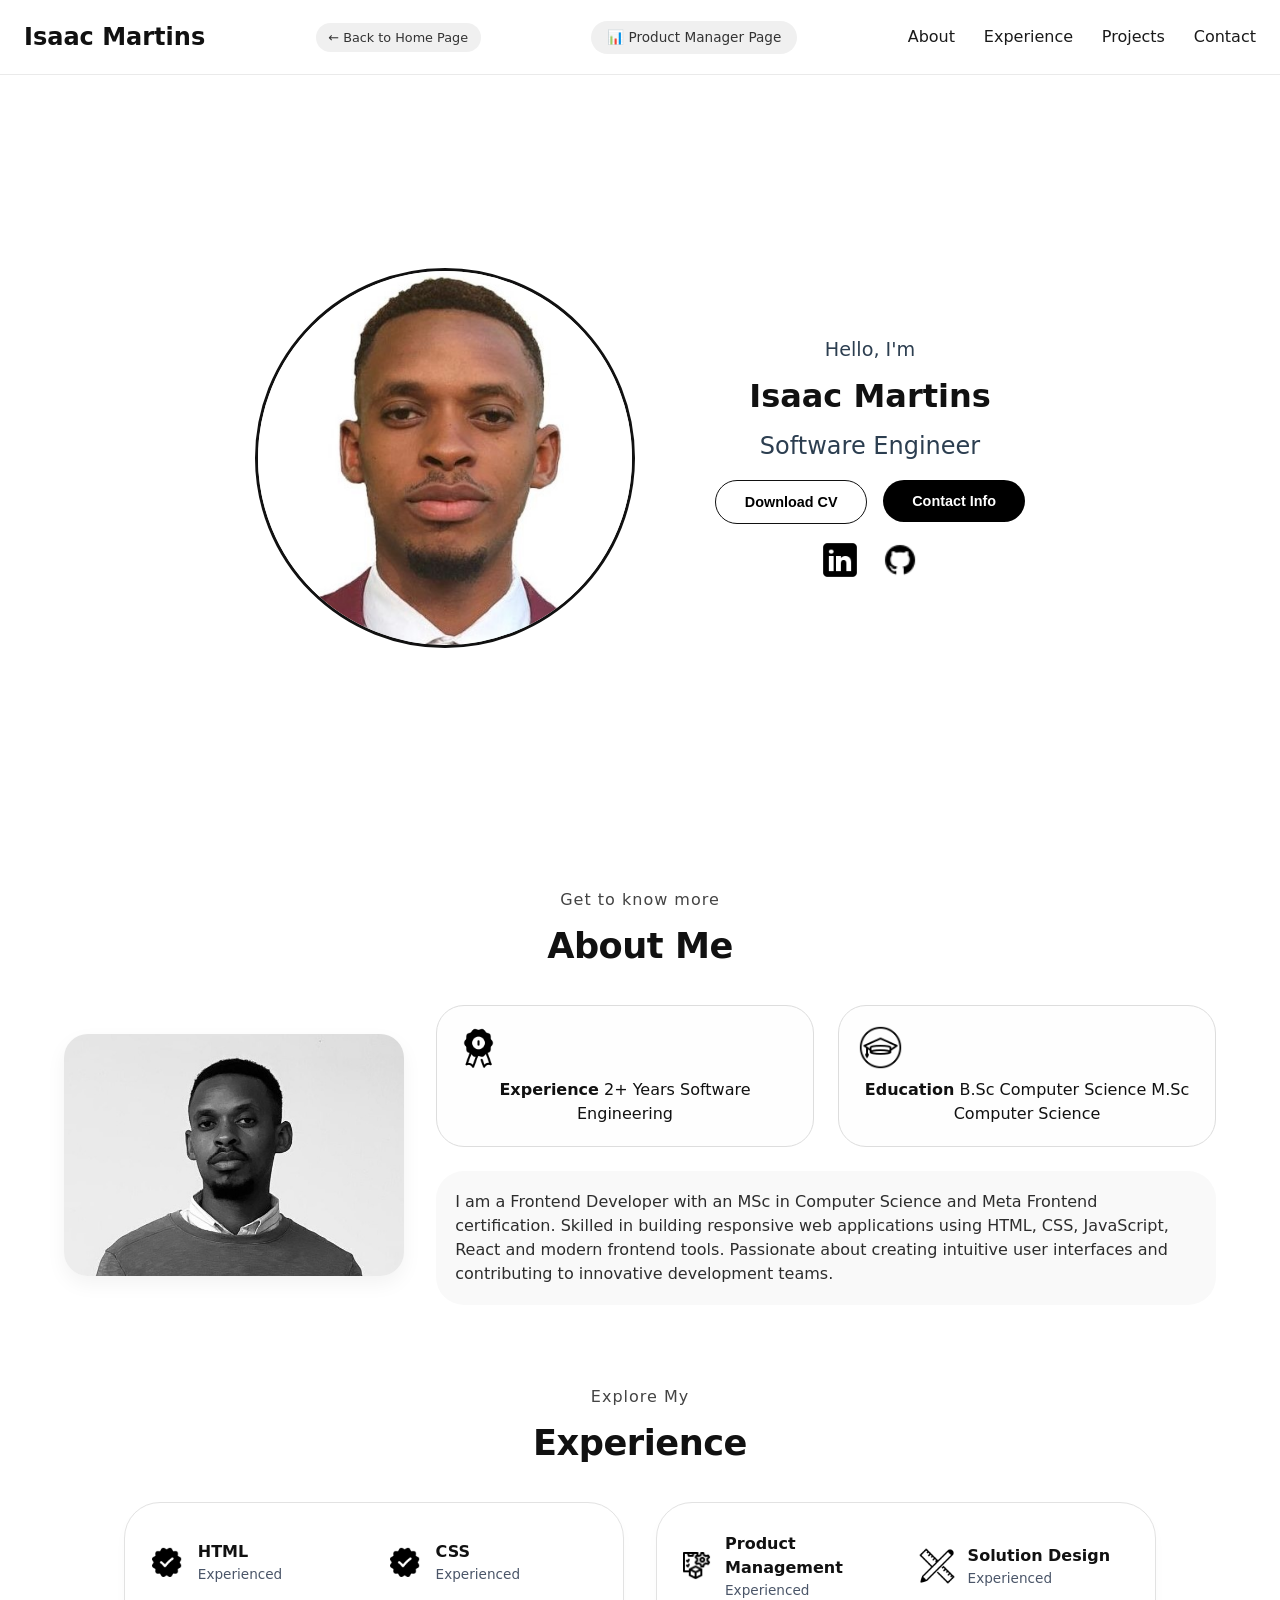
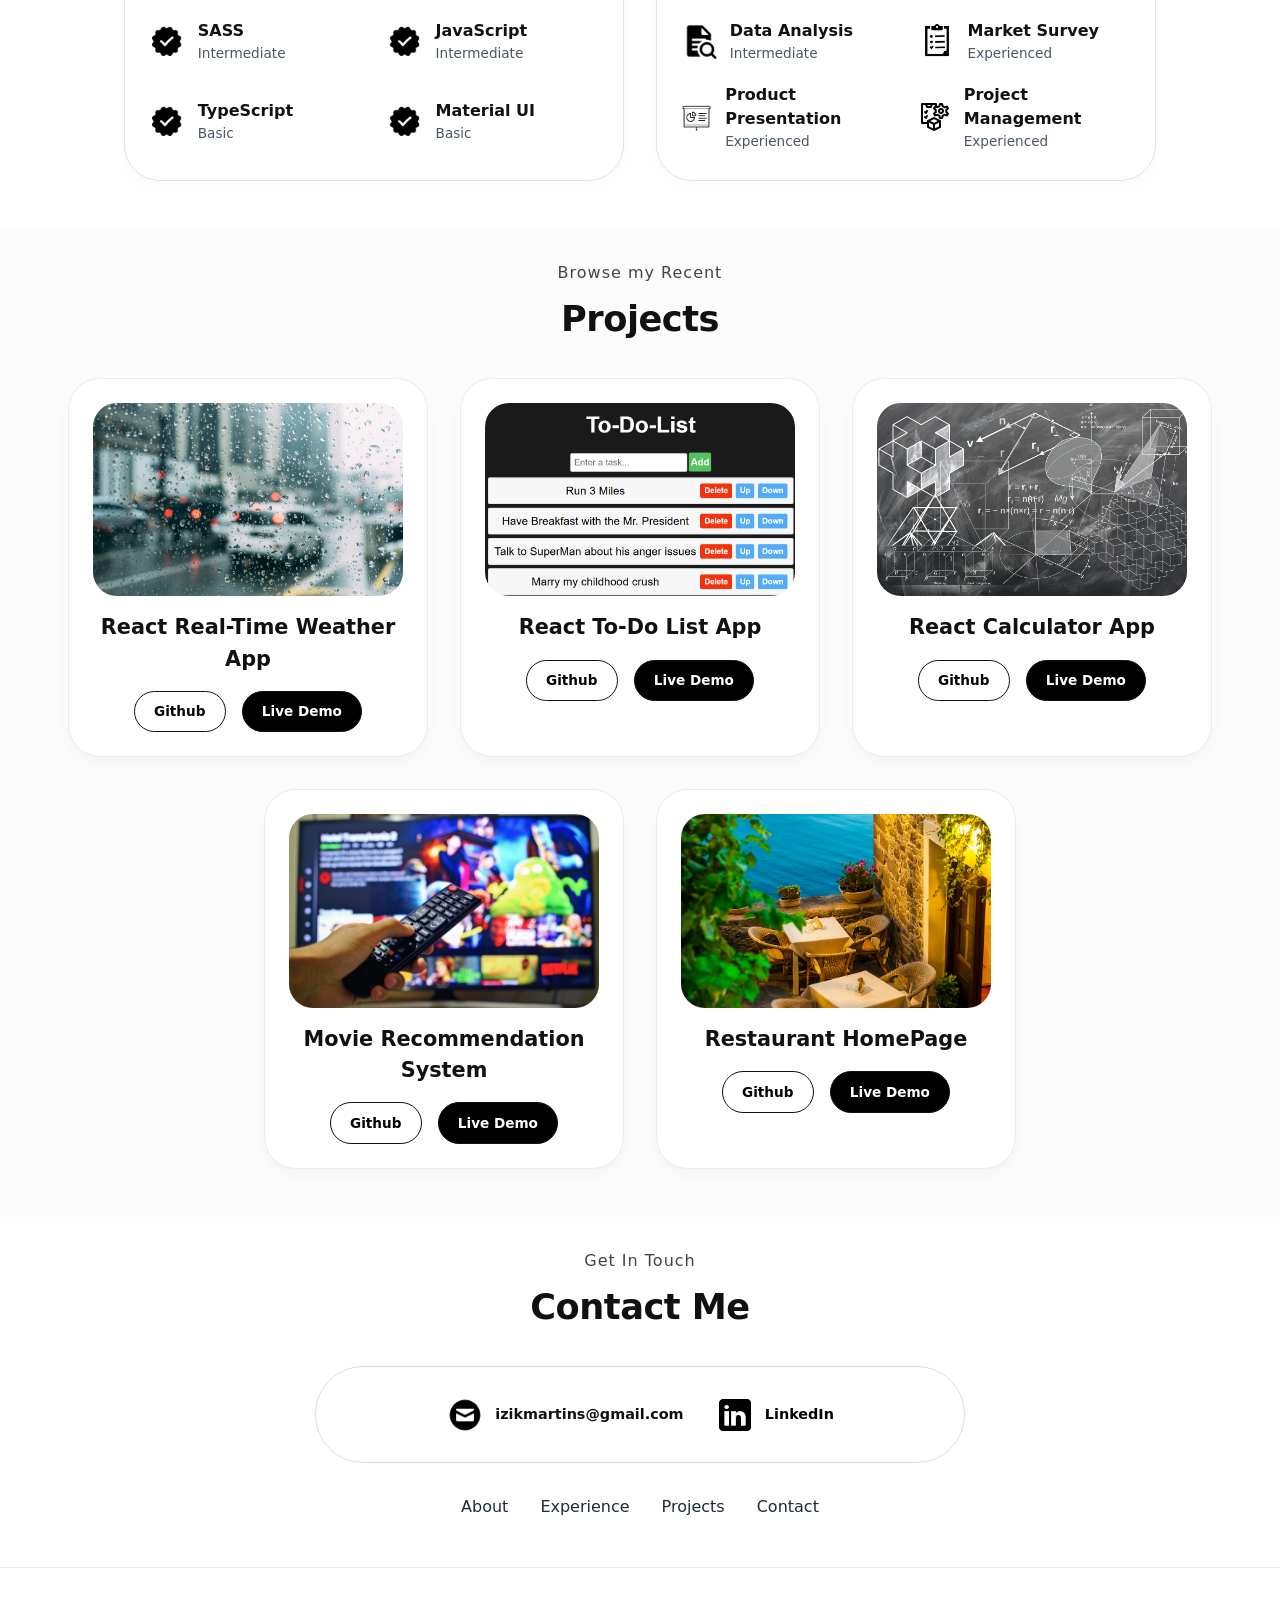
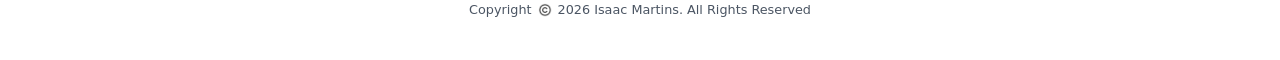
==== dev-portfolio.html @ a0c47660 "improved portfolio site" ====
<!DOCTYPE html>
<html lang="en">
<head>
  <meta charset="UTF-8">
  <meta name="viewport" content="width=device-width, initial-scale=1.0, viewport-fit=cover">
  <link rel="stylesheet" href="styles.css"/>
  <title>Isaac Martins | Software Engineer</title>
 
</head>
<body>
  <header>
    <p>Isaac Martins</p>
    
   <a href="index.html" class="role-link" style="text-decoration: none; background: #f0f0f0; padding: 0.3rem 0.8rem; border-radius: 40px; font-size: 0.8rem;">← Back to Home Page</a>
    <div class="role-badge">
      <a href="pm-portfolio.html" class="role-link">📊 Product Manager Page</a>
      
    </div>
   
    <nav>
      <ul>
        <li><a href="#about">About</a></li>
        <li><a href="#experience">Experience</a></li>
        <li><a href="#projects">Projects</a></li>
        <li><a href="#contact">Contact</a></li>
      </ul>
    </nav>
  </header>

  <main>
   
    <section class="fsection">
      <article>
        <img class="profile-pic" src="assets/profile-pic.jpg" alt="Isaac Martins profile">
      </article>
      <article>
        <div class="intro">
          <p class="intro-p1">Hello, I'm</p>
          <p class="intro-p2"><b>Isaac Martins</b></p>
          <p class="intro-p3">Software Engineer</p>
        </div>
        <div class="doc">
          <a href="assets/Martins Isaac (Dev) - CV.pdf" download >
            <button class="download-btn">Download CV</button>
          </a>
          <a href="#contact" >
            <button class="contact-btn">Contact Info</button>
          </a>
        </div>
        <div class="contact-icons">
          <a href="https://linkedin.com/in/isaac-m-b29242b6" target="_blank"aria-label="LinkedIn"><img src="assets/linkedin2.png" alt="LinkedIn"></a>
          <a href="https://github.com/izikmartins" target="_blank" aria-label="GitHub"><img src="assets/github.png" alt="GitHub"></a>
        </div>
      </article>
    </section>

    <!-- About Section -->
    <section id="about">
      <div class="get-to">
        <p class="headers-p">Get to know more</p>
        <h1 class="headers-h1">About Me</h1>
      </div>
      <div class="about-details">
        <article>
          <img class="about-pic" src="assets/portrait-pic.jpeg" alt="Isaac portrait">
        </article>
        <div class="content-col">
          <article class="about-desc">
            <div class="exper">
              <img src="assets/achievement.png" alt="achievement">
              <strong>Experience</strong>
              <span>2+ Years</span>
              <span>Software Engineering</span>
            </div>
            <div class="edu">
              <img src="assets/education.png" alt="education">
              <strong>Education</strong>
              <span>B.Sc Computer Science</span>
              <span>M.Sc Computer Science</span>
            </div>
          </article>
          <article class="about-text">
            I am a Frontend Developer with an MSc in Computer Science and Meta Frontend certification. Skilled in building 
            responsive web applications using HTML, CSS, JavaScript, React and modern frontend tools. Passionate 
            about creating intuitive user interfaces and contributing to innovative development teams.
          </article>
        </div>
      </div>
    </section>

    <!-- Experience Section -->
    <section id="experience">
      <div class="explore">
        <p class="headers-p">Explore My</p>
        <h1 class="headers-h1">Experience</h1>
      </div>
      <div class="articles-div">
        <article class="whole-exper">
          <div class="inner-exper"><div class="test-1"><img src="assets/check.png" alt="check"></div><div class="test-2"><p class="p-test1"><b>HTML</b></p><p class="p-test2">Experienced</p></div></div>
          <div class="inner-exper"><div class="test-1"><img src="assets/check.png" alt="check"></div><div class="test-2"><p class="p-test1"><b>CSS</b></p><p class="p-test2">Experienced</p></div></div>
          <div class="inner-exper"><div class="test-1"><img src="assets/check.png" alt="intermediate"></div><div class="test-2"><p class="p-test1"><b>SASS</b></p><p class="p-test2">Intermediate</p></div></div>
          <div class="inner-exper"><div class="test-1"><img src="assets/check.png" alt="intermediate"></div><div class="test-2"><p class="p-test1"><b>JavaScript</b></p><p class="p-test2">Intermediate</p></div></div>
          <div class="inner-exper"><div class="test-1"><img src="assets/check.png" alt="basic"></div><div class="test-2"><p class="p-test1"><b>TypeScript</b></p><p class="p-test2">Basic</p></div></div>
          <div class="inner-exper"><div class="test-1"><img src="assets/check.png" alt="basic"></div><div class="test-2"><p class="p-test1"><b>Material UI</b></p><p class="p-test2">Basic</p></div></div>
        </article>

        <article class="whole-exper2">
          <div class="inner-exper"><div class="test-1"><img src="assets/product-management.png" alt="check"></div><div class="test-2"><p class="p-test1"><b>Product Management</b></p><p class="p-test2">Experienced</p></div></div>
          <div class="inner-exper"><div class="test-1"><img src="assets/solution-design.png" alt="check"></div><div class="test-2"><p class="p-test1"><b>Solution Design</b></p><p class="p-test2">Experienced</p></div></div>
          <div class="inner-exper"><div class="test-1"><img src="assets/analysis.gif" alt="intermediate"></div><div class="test-2"><p class="p-test1"><b>Data Analysis</b></p><p class="p-test2">Intermediate</p></div></div>
          <div class="inner-exper"><div class="test-1"><img src="assets/market-survey.gif" alt="check"></div><div class="test-2"><p class="p-test1"><b>Market Survey</b></p><p class="p-test2">Experienced</p></div></div>
          <div class="inner-exper"><div class="test-1"><img src="assets/product-presentation.png" alt="check"></div><div class="test-2"><p class="p-test1"><b>Product Presentation</b></p><p class="p-test2">Experienced</p></div></div>
          <div class="inner-exper"><div class="test-1"><img src="assets/product-management.png" alt="check"></div><div class="test-2"><p class="p-test1"><b>Project Management</b></p><p class="p-test2">Experienced</p></div></div>
        </article>
      </div>
    </section>

    <!-- Projects Section -->
    <section id="projects">
      <div class="explore">
        <p class="headers-p">Browse my Recent</p>
        <h1 class="headers-h1">Projects</h1>
      </div>
      <div class="projects-div">
         <article class="project1">
          <img src="assets/weather-app.jpg" class="proj-img" alt="weather project">
          <p class="proj-p"><b> React Real-Time Weather App</b></p>
          <div class="proj-btn">
            <a href="https://github.com/izikmartins/Real-time-React-Weather-App" target="_blank" class="git-btn">Github</a>
            <a href="https://leafy-lamington-d801c9.netlify.app/" target="_blank" class="live-btn">Live Demo</a>
          </div>
        </article>
        <article class="project1">
          <img src="assets/To-do-list.png" class="proj-img" alt="react to-do list">
          <p class="proj-p"><b>React To-Do List App</b></p>
          <div class="proj-btn">
            <a href="https://github.com/izikmartins/React-To-Do-List-Project" target="_blank" class="git-btn">Github</a>
            <a href="https://unique-taiyaki-09422f.netlify.app/" target="_blank" class="live-btn">Live Demo</a>
          </div>
        </article>
        <article class="project1">
          <img src="assets/calculate-pic.jpg" class="proj-img" alt="react calculator">
          <p class="proj-p"><b>React Calculator App</b></p>
          <div class="proj-btn">
            <a href="https://github.com/izikmartins/React-Calculator-Project" target="_blank" class="git-btn">Github</a>
            <a href="https://idyllic-melomakarona-ef9c0c.netlify.app/" target="_blank" class="live-btn">Live Demo</a>
          </div>
        </article>
        <article class="project1">
          <img src="assets/movie-pic.jpg" class="proj-img" alt="movie project">
          <p class="proj-p"><b>Movie Recommendation System</b></p>
          <div class="proj-btn">
            <a href="https://github.com/izikmartins" target="_blank" class="git-btn">Github</a>
            <a href="#" target="_blank" class="live-btn">Live Demo</a>
          </div>
        </article>
        <article class="project1">
          <img src="assets/restaurant-pic.jpg" class="proj-img" alt="restaurant homepage">
          <p class="proj-p"><b>Restaurant HomePage</b></p>
          <div class="proj-btn">
            <a href="https://github.com/izikmartins/Restaurant-HomePage" target="_blank" class="git-btn">Github</a>
            <a href="#" target="_blank" class="live-btn">Live Demo</a>
          </div>
        </article>
        
      </div>
    </section>

    <!-- Contact & Footer -->
    <section id="contact">
      <div class="explore">
        <p class="headers-p">Get In Touch</p>
        <h1 class="headers-h1">Contact Me</h1>
      </div>
      <div class="contact-div">
       <div class="mail">
          <img src="assets/mail2.png" class="contact-mail-img" alt="email">
          <p class="contact-p"><b>izikmartins@gmail.com</b></p>
        </div>
        <div class="linkedin">
           
          <a href="https://linkedin.com/in/isaac-m-b29242b6" target="_blank"aria-label="LinkedIn"><img src="assets/linkedin2.png" class="contact-link-img" alt="linkedin"></a>
         <a href="https://linkedin.com/in/isaac-m-b29242b6" target="_blank"aria-label="LinkedIn" style="text-decoration: none; color:black"> <p class="contact-p"><b>LinkedIn</b></p></a>
        </div>
      </div>
      <div class="footLinks">
        <ul>
          <li><a href="#about">About</a></li>
          <li><a href="#experience">Experience</a></li>
          <li><a href="#projects">Projects</a></li>
          <li><a href="#contact">Contact</a></li>
        </ul>
      </div>
    </section>
  </main>

  <footer>
    <p>Copyright <img src="assets/copyright.png" alt="copyright"> 2026 Isaac Martins. All Rights Reserved</p>
  </footer>
</body>
</html>
---- styles.css ----
* {
  margin: 0;
  padding: 0;
  box-sizing: border-box;
}

body {
  font-family: system-ui, 'Segoe UI', 'Poppins', -apple-system, BlinkMacSystemFont, 'Roboto', sans-serif;
  background-color: #ffffff;
  color: #111;
  line-height: 1.5;
  scroll-behavior: smooth;
}

/* ============================================
   TYPOGRAPHY & UTILITIES
   ============================================ */
.headers-p {
  font-size: 1rem;
  letter-spacing: 1px;
  color: #444;
  margin-bottom: 0.5rem;
  font-weight: 500;
  text-align: center;
}

.headers-h1 {
  font-size: 2.2rem;
  margin-top: 0;
  margin-bottom: 2rem;
  font-weight: 700;
  letter-spacing: -0.5px;
  text-align: center;
}

.section-container {
  padding: 3rem 1.5rem;
  max-width: 1200px;
  margin: 0 auto;
}

/* ============================================
   HEADER & NAVIGATION (All pages)
   ============================================ */
header {
  display: flex;
  flex-wrap: wrap;
  justify-content: space-between;
  align-items: center;
  padding: 1.2rem 1.5rem;
  background: white;
  border-bottom: 1px solid #eaeaea;
  gap: 1rem;
}

header p {
  font-size: 1.5rem;
  font-weight: 600;
  margin: 0;
}

/* Hub/home button (back to landing) */
.hub-btn {
  text-decoration: none;
  background: #f0f0f0;
  padding: 0.4rem 1rem;
  border-radius: 40px;
  font-size: 0.8rem;
  font-weight: 500;
  color: #333;
  transition: 0.2s;
}

.hub-btn:hover {
  background: #ddd;
}

/* Role badge for switching between dev/pm */
.role-badge {
  display: flex;
  gap: 0.8rem;
  align-items: center;
  flex-wrap: wrap;
}

.role-link {
  text-decoration: none;
  padding: 0.4rem 1rem;
  border-radius: 40px;
  font-size: 0.85rem;
  font-weight: 500;
  transition: all 0.2s;
}

.role-link.active {
  background: black;
  color: white;
}

.role-link:not(.active) {
  background: #f0f0f0;
  color: #333;
}

.role-link:not(.active):hover {
  background: #ddd;
}

nav ul {
  list-style-type: none;
  padding: 0;
  margin: 0;
  display: flex;
  flex-wrap: wrap;
  gap: 1.8rem;
}

nav ul li a {
  text-decoration: none;
  color: #1a1a1a;
  font-weight: 500;
  font-size: 1rem;
  transition: color 0.2s;
}

nav ul li a:hover {
  text-decoration: underline;
  color: #000;
}

/* ============================================
   main SECTION (Shared styles)
   ============================================ */
.fsection {
  display: flex;
  flex-wrap: wrap;
  justify-content: center;
  align-items: center;
  gap: 3rem;
  min-height: 85vh;
  padding: 2rem 1.5rem;
  max-width: 1280px;
  margin: 0 auto;
}

.profile-pic {
  width: 280px;
  max-width: 75vw;
  border-radius: 50%;
  border: 3px solid #111;
  object-fit: cover;
  aspect-ratio: 1 / 1;
}

.intro {
  text-align: center;
}

.intro-p1 {
  font-size: 1.2rem;
  color: #2c3e50;
}

.intro-p2 {
  font-size: 2rem;
  font-weight: 700;
  margin: 0.5rem 0;
}

.intro-p3 {
  font-size: 1.5rem;
  color: #2c3e50;
  margin-bottom: 1rem;
}

.pm-tagline {
  background: #f0f7ff;
  padding: 0.5rem 1rem;
  border-radius: 40px;
  font-size: 0.9rem;
  display: inline-block;
  margin-top: 0.5rem;
}

.doc {
  display: flex;
  flex-wrap: wrap;
  justify-content: center;
  gap: 1rem;
  margin: 1rem 0;
}

.download-btn, .contact-btn {
  background-color: white;
  color: black;
  border: 1px solid #111;
  border-radius: 40px;
  padding: 0.8rem 1.8rem;
  font-weight: 600;
  font-size: 0.9rem;
  cursor: pointer;
  transition: all 0.25s ease;
  text-decoration: none;
  display: inline-block;
}

.contact-btn {
  background-color: black;
  color: white;
  border: none;
}

.download-btn:hover {
  background-color: black;
  color: white;
  transform: scale(1.02);
}

.contact-btn:hover {
  background-color: white;
  color: black;
  border: 1px solid black;
  transform: scale(1.02);
}

.contact-icons {
  display: flex;
  justify-content: center;
  gap: 1.2rem;
  margin-top: 1rem;
}

.contact-icons img {
  width: 40px;
  transition: transform 0.2s;
}

.contact-icons img:hover {
  transform: scale(1.08);
}

/* ============================================
   ABOUT SECTION (Dev portfolio)
   ============================================ */
#about {
  padding: 3rem 1.5rem;
  max-width: 1200px;
  margin: 0 auto;
}

.about-details {
  display: flex;
  flex-wrap: wrap;
  align-items: center;
  justify-content: center;
  gap: 2rem;
  margin-top: 1rem;
}

.about-pic {
  width: 280px;
  max-width: 80vw;
  height: auto;
  border-radius: 24px;
  object-fit: cover;
  box-shadow: 0 8px 20px rgba(0,0,0,0.05);
}

.content-col {
  flex: 1;
  min-width: 260px;
}

.about-desc {
  display: flex;
  flex-wrap: wrap;
  gap: 1.5rem;
  margin-bottom: 1.5rem;
  justify-content: flex-start;
}

.exper, .edu {
  border: 1px solid #ddd;
  border-radius: 28px;
  padding: 1.2rem;
  text-align: center;
  background: #fefefe;
  flex: 1;
  min-width: 160px;
  transition: 0.2s;
}

.exper img, .edu img {
  width: 45px;
  margin-bottom: 0.5rem;
}

.about-text {
  font-size: 1rem;
  line-height: 1.5;
  color: #2d2d2d;
  background: #f9f9f9;
  padding: 1.2rem;
  border-radius: 28px;
}

/* ============================================
   EXPERIENCE SECTION (Dev portfolio)
   ============================================ */
#experience {
  padding: 2rem 1.5rem 3rem;
  max-width: 1280px;
  margin: 0 auto;
}

.explore {
  text-align: center;
}

.articles-div {
  display: flex;
  flex-wrap: wrap;
  justify-content: center;
  gap: 2rem;
  margin-top: 2rem;
}

.whole-exper, .whole-exper2 {
  background: white;
  border: 1px solid #e2e2e2;
  border-radius: 36px;
  padding: 1.8rem 1.5rem;
  width: 100%;
  max-width: 500px;
  display: flex;
  flex-wrap: wrap;
  justify-content: space-between;
  gap: 1.2rem;
  box-shadow: 0 6px 14px rgba(0,0,0,0.02);
}

.inner-exper {
  display: flex;
  align-items: center;
  gap: 0.8rem;
  width: calc(50% - 0.8rem);
  min-width: 160px;
}

.test-1 img {
  width: 36px;
}

.p-test1 {
  font-weight: 700;
  font-size: 1rem;
}

.p-test2 {
  font-size: 0.85rem;
  color: #4a5568;
}

/* ============================================
   PROJECTS SECTION (Dev portfolio)
   ============================================ */
#projects {
  padding: 2rem 1.5rem 3rem;
  background: #fcfcfc;
}

.projects-div {
  display: flex;
  flex-wrap: wrap;
  justify-content: center;
  gap: 2rem;
  max-width: 1300px;
  margin: 0 auto;
}

.project1 {
  background: white;
  border-radius: 32px;
  border: 1px solid #ebebeb;
  padding: 1.5rem;
  width: 100%;
  max-width: 360px;
  transition: all 0.25s;
  text-align: center;
  box-shadow: 0 8px 18px rgba(0,0,0,0.03);
}

.project1:hover {
  transform: translateY(-6px);
  box-shadow: 0 20px 30px -12px rgba(0,0,0,0.1);
}

.proj-img {
  width: 100%;
  height: auto;
  aspect-ratio: 16 / 10;
  object-fit: cover;
  border-radius: 24px;
  margin-bottom: 1rem;
}

.proj-p {
  font-size: 1.3rem;
  margin: 0.75rem 0 1rem;
}

.proj-btn {
  display: flex;
  flex-wrap: wrap;
  justify-content: center;
  gap: 1rem;
}

.git-btn, .live-btn {
  border-radius: 40px;
  padding: 0.6rem 1.2rem;
  font-weight: 600;
  text-decoration: none;
  font-size: 0.85rem;
  transition: all 0.2s;
  display: inline-block;
  border: 1px solid #111;
  cursor: pointer;
}

.git-btn {
  background: white;
  color: black;
}

.live-btn {
  background: black;
  color: white;
}

.git-btn:hover {
  background: black;
  color: white;
}

.live-btn:hover {
  background: white;
  color: black;
}

/* ============================================
   PM-SPECIFIC STYLES (Product Manager portfolio)
   ============================================ */
.pm-skills-grid {
  display: flex;
  flex-wrap: wrap;
  gap: 1.5rem;
  justify-content: center;
  margin-top: 1rem;
}

.skill-card {
  background: #f8fafc;
  border-radius: 24px;
  padding: 1.5rem;
  text-align: center;
  flex: 1;
  min-width: 150px;
  border: 1px solid #e2e8f0;
  transition: transform 0.2s;
}

.skill-card:hover {
  transform: translateY(-4px);
}

.skill-card img {
  width: 48px;
  margin: 0 auto 0.8rem;
}

.skill-card h3 {
  font-size: 1.1rem;
  margin-bottom: 0.5rem;
}

.skill-card p {
  font-size: 0.85rem;
  color: #4a5568;
}

.metrics-grid {
  display: flex;
  flex-wrap: wrap;
  gap: 2rem;
  justify-content: center;
  margin: 2rem 0;
}

.metric-item {
  text-align: center;
  background: linear-gradient(135deg, #f5f7fa 0%, #fff 100%);
  padding: 2rem;
  border-radius: 32px;
  min-width: 180px;
  border: 1px solid #eef2f6;
}

.metric-number {
  font-size: 2.5rem;
  font-weight: 800;
  color: #1a1a1a;
}

.metric-label {
  font-size: 0.9rem;
  color: #4a5568;
  margin-top: 0.5rem;
}

.project-card {
  background: white;
  border-radius: 32px;
  border: 1px solid #ebebeb;
  padding: 1.5rem;
  width: 100%;
  max-width: 380px;
  transition: all 0.25s;
}

.project-card:hover {
  transform: translateY(-6px);
  box-shadow: 0 20px 30px -12px rgba(0,0,0,0.1);
}

.proj-icon {
  width: 60px;
  margin-bottom: 1rem;
}

.proj-title {
  font-size: 1.3rem;
  font-weight: 700;
  margin-bottom: 0.5rem;
}

.proj-role {
  font-size: 0.8rem;
  color: #2c6e9e;
  font-weight: 600;
  margin-bottom: 0.8rem;
  text-transform: uppercase;
}

.proj-desc {
  font-size: 0.9rem;
  color: #4a5568;
  margin-bottom: 1rem;
}

.proj-impact {
  font-size: 0.85rem;
  background: #e6f7e6;
  padding: 0.3rem 0.8rem;
  border-radius: 20px;
  display: inline-block;
}

.roadmap {
  display: flex;
  flex-wrap: wrap;
  justify-content: center;
  gap: 1rem;
  margin-top: 2rem;
}

.roadmap-step {
  flex: 1;
  min-width: 150px;
  text-align: center;
  padding: 1rem;
  border-left: 3px solid #1a1a1a;
}

.step-number {
  font-size: 1.8rem;
  font-weight: 800;
  color: #ccc;
}

.testimonial {
  background: #faf9f6;
  border-radius: 28px;
  padding: 2rem;
  text-align: center;
  max-width: 700px;
  margin: 2rem auto;
}

/* ============================================
   PRESENTATIONS GALLERY (PM Portfolio)
   ============================================ */
.presentation-section {
  background: #fefefe;
}

.gallery-grid {
  display: grid;
  grid-template-columns: repeat(auto-fit, minmax(300px, 1fr));
  gap: 2rem;
  max-width: 1300px;
  margin: 2rem auto;
  padding: 0 1rem;
}

.gallery-card {
  background: white;
  border-radius: 24px;
  overflow: hidden;
  border: 1px solid #eef2f6;
  transition: all 0.3s ease;
  box-shadow: 0 4px 12px rgba(0,0,0,0.05);
}

.gallery-card:hover {
  transform: translateY(-5px);
  box-shadow: 0 20px 30px -12px rgba(0,0,0,0.15);
}

.gallery-img {
  width: 100%;
  height: 320px;
  object-fit: cover;
  object-position: center top; /* Focus on face/top of photo */
  
  /* Prevent blur on resize */
  transform: translateZ(0);
  backface-visibility: hidden;
  
  /* Smooth but sharp */
  image-rendering: crisp-edges;
}

/* For images that are naturally smaller - don't stretch them */
.gallery-img[src*="small"] {
  object-fit: contain;
  background: #f0f2f5;
}
.gallery-info {
  padding: 1.2rem;
}

.gallery-title {
  font-size: 1.1rem;
  font-weight: 700;
  margin-bottom: 0.3rem;
}

.gallery-event {
  font-size: 0.8rem;
  color: #2c6e9e;
  font-weight: 600;
  margin-bottom: 0.5rem;
  text-transform: uppercase;
  letter-spacing: 0.5px;
}

.gallery-desc {
  font-size: 0.85rem;
  color: #4a5568;
  line-height: 1.4;
}

/* Upload  */
.upload-hint {
  text-align: center;
  padding: 1rem;
  background: #f8fafc;
  border-radius: 40px;
  max-width: 400px;
  margin: 1rem auto 0;
  font-size: 0.8rem;
  color: #64748b;
}

.upload-hint a {
  color: #2c6e9e;
}

/* ============================================
   LANDING PAGE 
   ============================================ */
.landing-bg {
  background: linear-gradient(135deg, #faf9f8 0%, #ffffff 100%);
}

.hero {
  display: flex;
  flex-direction: column;
  align-items: center;
  justify-content: center;
  text-align: center;
  padding: 3rem 1.5rem 2rem;
  max-width: 900px;
  margin: 0 auto;
}

.hero h1 {
  font-size: 2.8rem;
  font-weight: 700;
  margin-bottom: 0.75rem;
  letter-spacing: -1px;
}

.hero-tagline {
  font-size: 1.2rem;
  color: #4a5568;
  max-width: 550px;
  margin-bottom: 0.5rem;
}

.dual-badge {
  display: inline-flex;
  gap: 0.8rem;
  margin: 1.2rem 0 1rem;
  flex-wrap: wrap;
  justify-content: center;
}

.badge {
  background: #eef2ff;
  padding: 0.4rem 1.2rem;
  border-radius: 40px;
  font-size: 0.85rem;
  font-weight: 500;
}

.choice-container {
  display: flex;
  flex-wrap: wrap;
  justify-content: center;
  gap: 2rem;
  max-width: 1200px;
  margin: 2rem auto;
  padding: 1rem 1.5rem 3rem;
}

.choice-card {
  background: white;
  border-radius: 2rem;
  padding: 2rem 1.8rem;
  flex: 1;
  min-width: 280px;
  max-width: 420px;
  text-align: center;
  text-decoration: none;
  color: inherit;
  transition: all 0.3s ease;
  border: 1px solid #eaeef2;
  box-shadow: 0 8px 20px rgba(0,0,0,0.03);
}

.choice-card:hover {
  transform: translateY(-8px);
  box-shadow: 0 25px 40px -12px rgba(0,0,0,0.15);
  border-color: #cbd5e1;
}

.card-icon {
  font-size: 3.8rem;
  margin-bottom: 1rem;
}

.choice-card h2 {
  font-size: 1.8rem;
  margin-bottom: 0.75rem;
  font-weight: 700;
}

.choice-card .role-desc {
  color: #2c6e9e;
  font-weight: 600;
  margin-bottom: 1rem;
  letter-spacing: -0.2px;
}

.choice-card p {
  color: #4a5568;
  font-size: 0.95rem;
  margin-bottom: 1.5rem;
  line-height: 1.5;
}

.skill-pills {
  display: flex;
  flex-wrap: wrap;
  gap: 0.5rem;
  justify-content: center;
  margin: 1rem 0;
}

.skill-pill {
  background: #f1f5f9;
  padding: 0.25rem 0.8rem;
  border-radius: 30px;
  font-size: 0.75rem;
  font-weight: 500;
}

.enter-btn {
  display: inline-block;
  margin-top: 1rem;
  padding: 0.7rem 1.8rem;
  border-radius: 40px;
  font-weight: 600;
  transition: all 0.2s;
  border: 1px solid #1a1a1a;
}

.dev-btn {
  background: white;
  color: black;
}

.dev-btn:hover {
  background: #1a1a1a;
  color: white;
}

.pm-btn {
  background: #1a1a1a;
  color: white;
}

.pm-btn:hover {
  background: white;
  color: black;
}

.stats {
  display: flex;
  flex-wrap: wrap;
  justify-content: center;
  gap: 2.5rem;
  max-width: 900px;
  margin: 1rem auto 3rem;
  padding: 1.5rem;
  background: #f8fafc;
  border-radius: 60px;
}

.stat-item {
  text-align: center;
}

.stat-number {
  font-size: 1.8rem;
  font-weight: 800;
}

.stat-label {
  font-size: 0.8rem;
  color: #4b5563;
  text-transform: uppercase;
  letter-spacing: 1px;
}

.quick-contact {
  text-align: center;
  padding: 2rem 1.5rem;
  background: white;
  border-top: 1px solid #eef2f6;
}

/* ============================================
   CONTACT & FOOTER (All pages)
   ============================================ */
#contact {
  padding: 2rem 1.5rem 1rem;
  max-width: 1000px;
  margin: 0 auto;
}

.contact-div {
  display: flex;
  flex-wrap: wrap;
  justify-content: center;
  gap: 2rem;
  border: 1px solid #ddd;
  border-radius: 48px;
  padding: 1.8rem 2rem;
  max-width: 650px;
  width: 100%;
  margin: 2rem auto;
  background: white;
}

.mail, .linkedin {
  display: flex;
  align-items: center;
  gap: 0.7rem;
  flex-wrap: wrap;
  justify-content: center;
}

.contact-mail-img, .contact-link-img {
  width: 38px;
}

.contact-p {
  font-size: 0.9rem;
  word-break: break-word;
}

.footLinks ul {
  display: flex;
  flex-wrap: wrap;
  justify-content: center;
  gap: 2rem;
  list-style: none;
  margin: 2rem 0 1rem;
  padding: 0;
}

.footLinks ul li a {
  text-decoration: none;
  color: #1f2937;
  font-weight: 500;
}

.footLinks ul li a:hover {
  text-decoration: underline;
}

footer {
  text-align: center;
  padding: 2rem 1rem 2.5rem;
  font-size: 0.8rem;
  color: #4b5563;
  border-top: 1px solid #ececec;
  margin-top: 1rem;
}

footer p {
  display: inline-flex;
  align-items: center;
  gap: 6px;
  flex-wrap: wrap;
  justify-content: center;
}

footer p img {
  width: 14px;
  height: 14px;
}

/* ============================================
   RESPONSIVE BREAKPOINTS (All pages)
   ============================================ */
@media (max-width: 768px) {
  header {
    flex-direction: column;
    text-align: center;
  }

  .headers-h1 {
    font-size: 1.8rem;
  }

  .fsection {
    gap: 2rem;
    min-height: auto;
  }

  .intro-p2 {
    font-size: 1.8rem;
  }

  .about-desc {
    flex-direction: column;
    align-items: stretch;
  }

  .exper, .edu {
    width: 100%;
  }

  .whole-exper, .whole-exper2 {
    max-width: 100%;
  }

  .inner-exper {
    width: 100%;
  }

  .contact-div {
    flex-direction: column;
    align-items: center;
  }

  .metric-number {
    font-size: 1.8rem;
  }

  .roadmap-step {
    border-left: none;
    border-top: 2px solid #ddd;
    padding-top: 1rem;
  }

  .hero h1 {
    font-size: 2rem;
  }

  .stats {
    border-radius: 32px;
    gap: 1.5rem;
  }
}

@media (max-width: 480px) {
  .profile-pic {
    width: 200px;
  }

  .headers-h1 {
    font-size: 1.6rem;
  }

  .intro-p2 {
    font-size: 1.5rem;
  }

  .intro-p3 {
    font-size: 1.2rem;
  }

  .hero h1 {
    font-size: 1.8rem;
  }

  .choice-card h2 {
    font-size: 1.5rem;
  }

  .stat-number {
    font-size: 1.4rem;
  }

  .git-btn, .live-btn {
    padding: 0.5rem 1rem;
    font-size: 0.75rem;
  }
}

@media (min-width: 1200px) {
  .fsection {
    gap: 5rem;
  }

  .profile-pic {
    width: 380px;
  }

  .about-pic {
    width: 340px;
  }
}

/* Images - global rule */
img {
  max-width: 100%;
  height: auto;
  display: block;
}

html {
  scroll-padding-top: 20px;
}
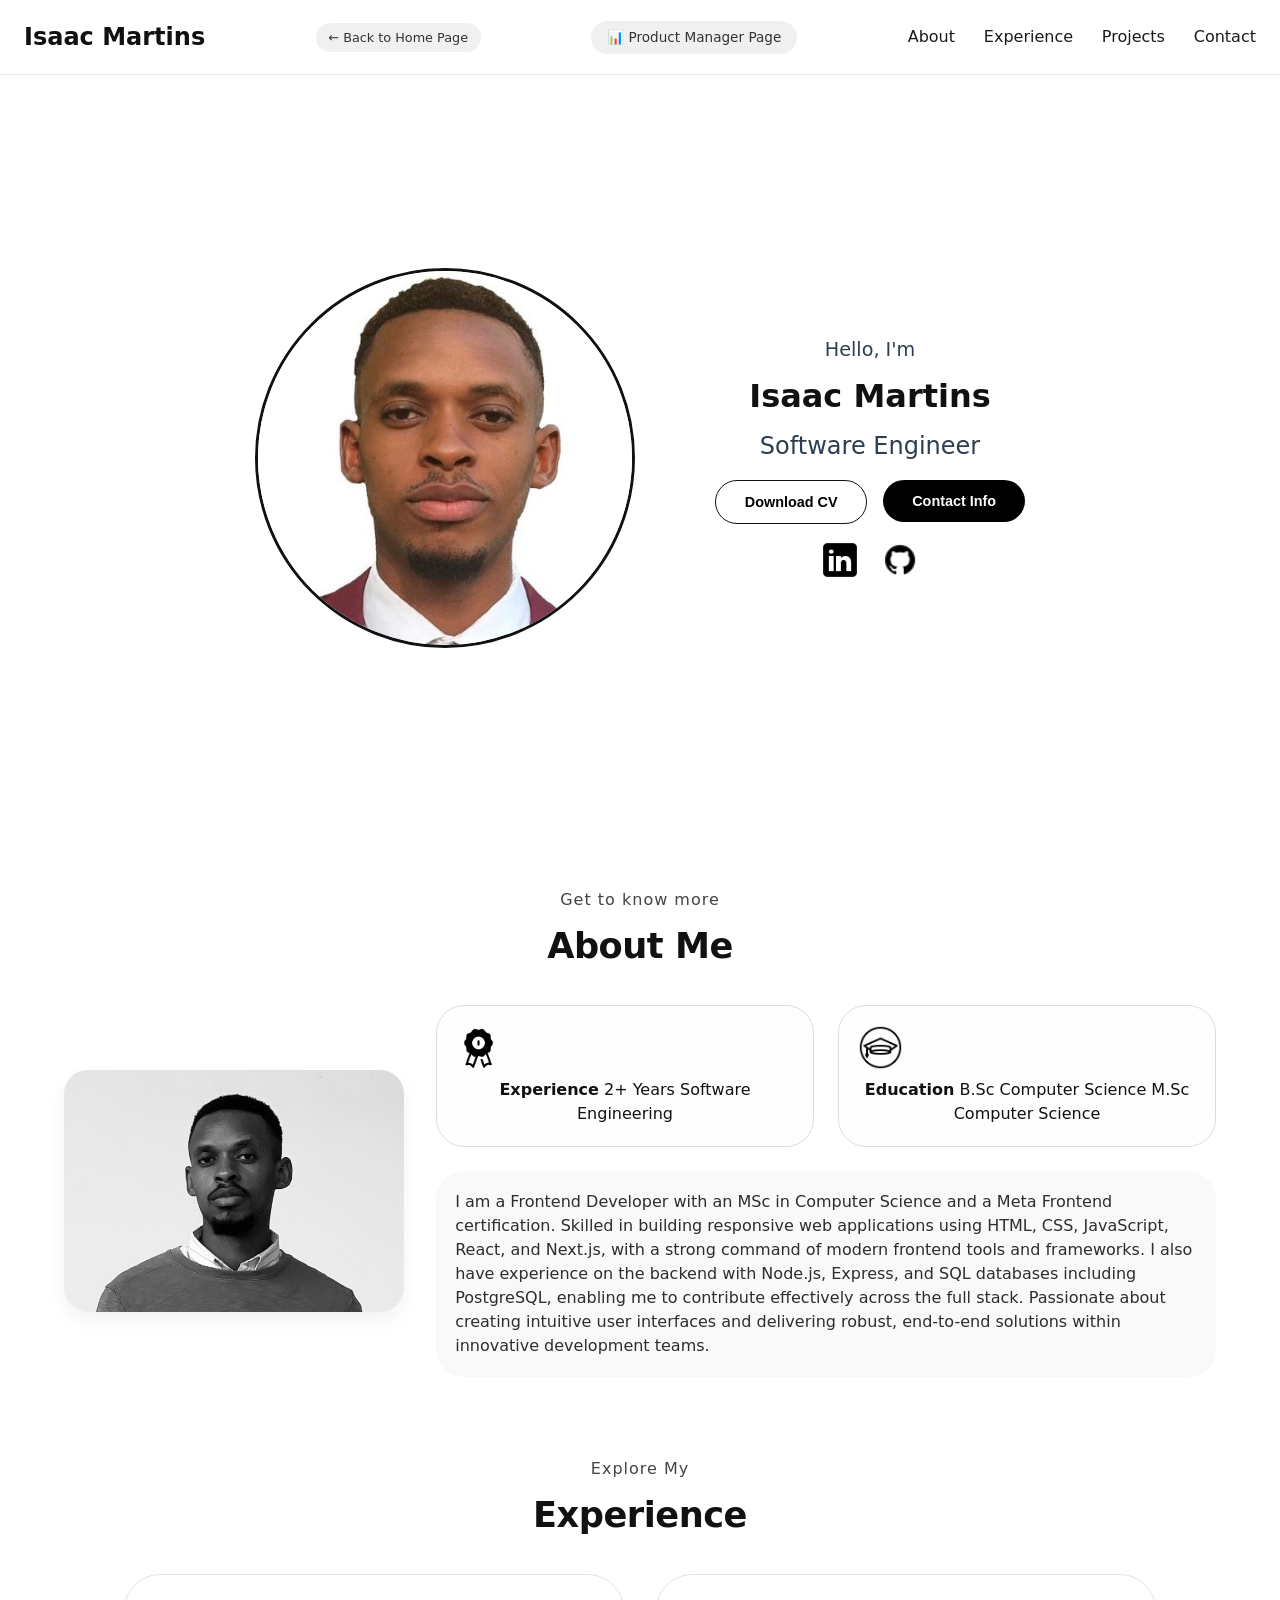
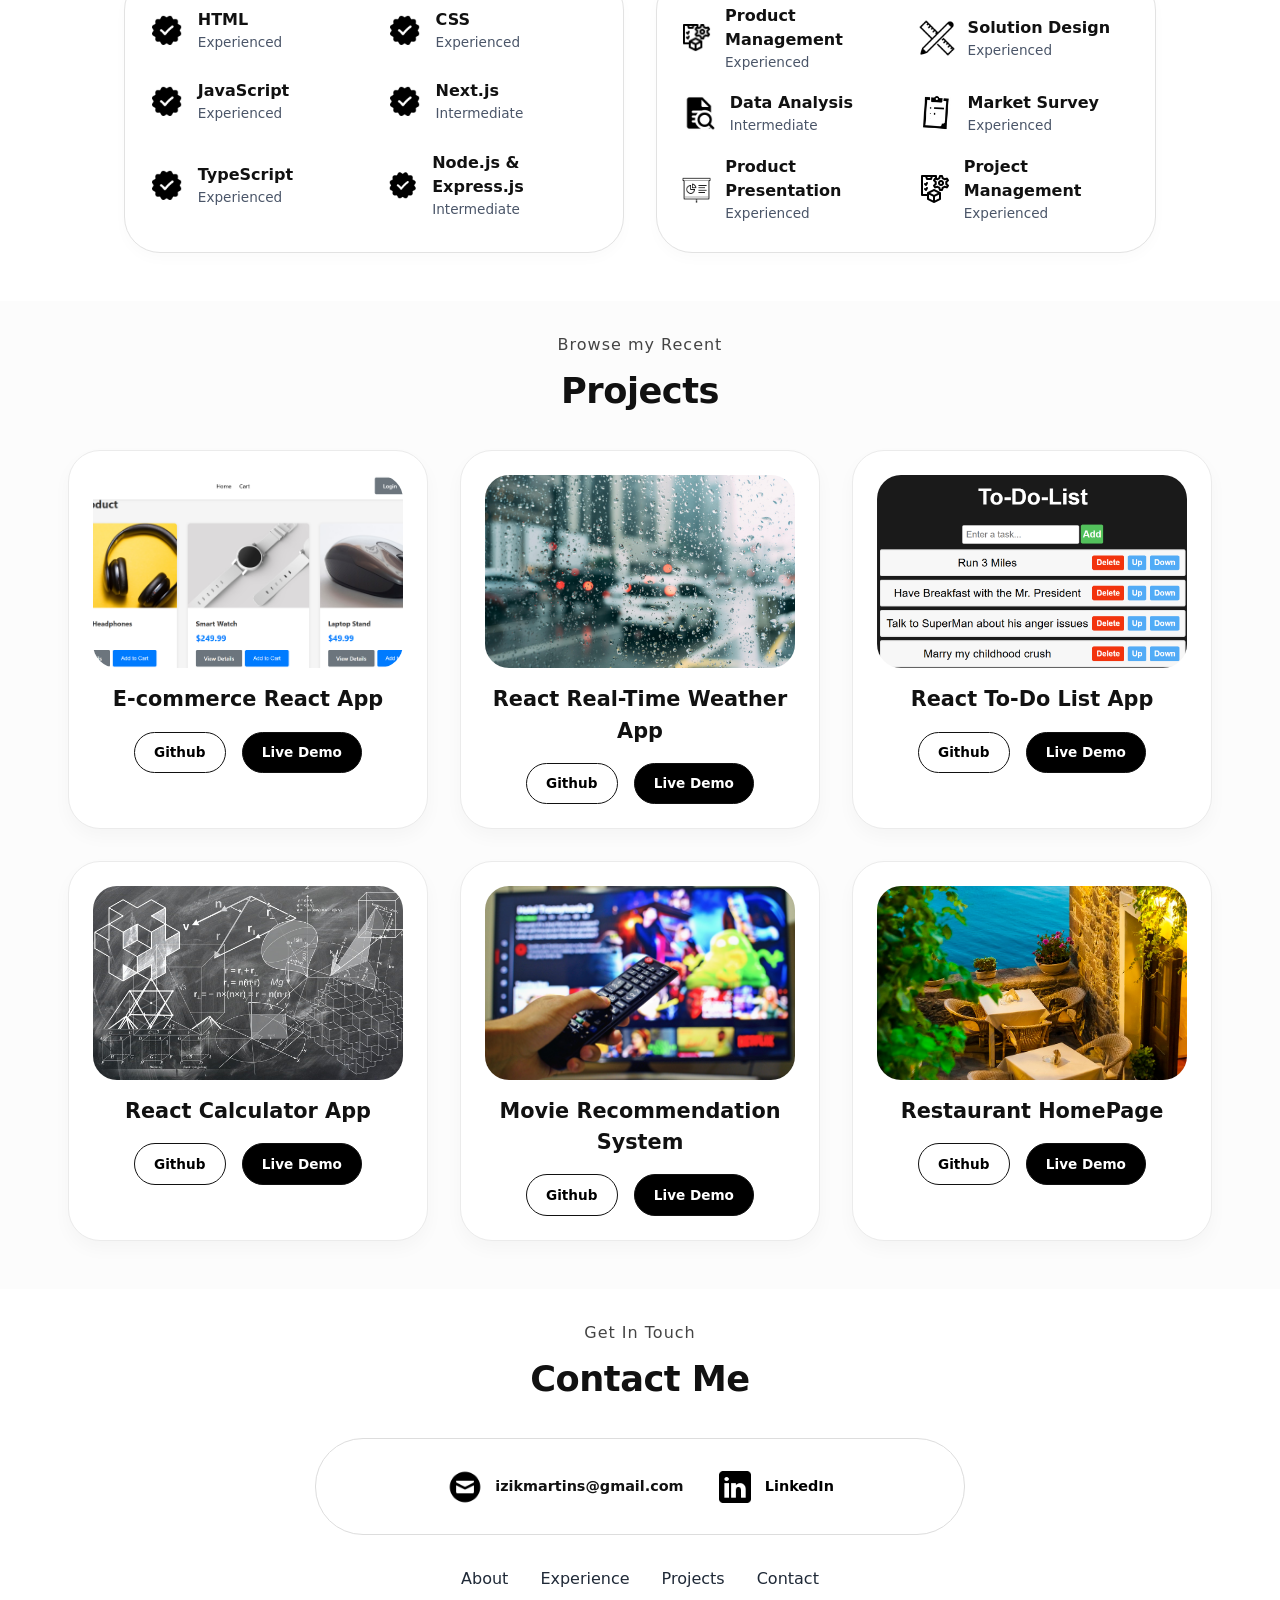
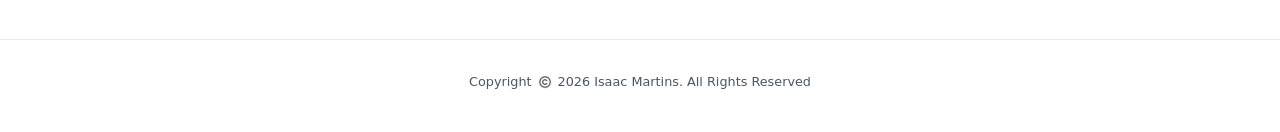
==== commit 3216cfb0: "added ecommerce project and updated my profile" ====
--- a/dev-portfolio.html
+++ b/dev-portfolio.html
@@ -80,9 +80,11 @@
             </div>
           </article>
           <article class="about-text">
-            I am a Frontend Developer with an MSc in Computer Science and Meta Frontend certification. Skilled in building 
-            responsive web applications using HTML, CSS, JavaScript, React and modern frontend tools. Passionate 
-            about creating intuitive user interfaces and contributing to innovative development teams.
+            I am a Frontend Developer with an MSc in Computer Science and a Meta Frontend certification. Skilled in building 
+            responsive web applications using HTML, CSS, JavaScript, React, and Next.js, with a strong command of modern frontend tools and 
+            frameworks. I also have experience on the backend with Node.js, Express, and SQL databases including PostgreSQL, enabling me 
+            to contribute effectively across the full stack. Passionate about creating intuitive user interfaces and delivering robust, 
+            end-to-end solutions within innovative development teams.
           </article>
         </div>
       </div>
@@ -98,10 +100,10 @@
         <article class="whole-exper">
           <div class="inner-exper"><div class="test-1"><img src="assets/check.png" alt="check"></div><div class="test-2"><p class="p-test1"><b>HTML</b></p><p class="p-test2">Experienced</p></div></div>
           <div class="inner-exper"><div class="test-1"><img src="assets/check.png" alt="check"></div><div class="test-2"><p class="p-test1"><b>CSS</b></p><p class="p-test2">Experienced</p></div></div>
-          <div class="inner-exper"><div class="test-1"><img src="assets/check.png" alt="intermediate"></div><div class="test-2"><p class="p-test1"><b>SASS</b></p><p class="p-test2">Intermediate</p></div></div>
-          <div class="inner-exper"><div class="test-1"><img src="assets/check.png" alt="intermediate"></div><div class="test-2"><p class="p-test1"><b>JavaScript</b></p><p class="p-test2">Intermediate</p></div></div>
-          <div class="inner-exper"><div class="test-1"><img src="assets/check.png" alt="basic"></div><div class="test-2"><p class="p-test1"><b>TypeScript</b></p><p class="p-test2">Basic</p></div></div>
-          <div class="inner-exper"><div class="test-1"><img src="assets/check.png" alt="basic"></div><div class="test-2"><p class="p-test1"><b>Material UI</b></p><p class="p-test2">Basic</p></div></div>
+          <div class="inner-exper"><div class="test-1"><img src="assets/check.png" alt="intermediate"></div><div class="test-2"><p class="p-test1"><b>JavaScript</b></p><p class="p-test2">Experienced</p></div></div>
+          <div class="inner-exper"><div class="test-1"><img src="assets/check.png" alt="intermediate"></div><div class="test-2"><p class="p-test1"><b>Next.js</b></p><p class="p-test2">Intermediate</p></div></div>
+          <div class="inner-exper"><div class="test-1"><img src="assets/check.png" alt="basic"></div><div class="test-2"><p class="p-test1"><b>TypeScript</b></p><p class="p-test2">Experienced</p></div></div>
+          <div class="inner-exper"><div class="test-1"><img src="assets/check.png" alt="basic"></div><div class="test-2"><p class="p-test1"><b>Node.js & Express.js</b></p><p class="p-test2">Intermediate</p></div></div>
         </article>
 
         <article class="whole-exper2">
@@ -122,6 +124,14 @@
         <h1 class="headers-h1">Projects</h1>
       </div>
       <div class="projects-div">
+        <article class="project1">
+          <img src="assets/e-commerce-react-app.png" class="proj-img" alt="e-commerce project">
+          <p class="proj-p"><b> E-commerce React App</b></p>
+          <div class="proj-btn">
+            <a href="https://github.com/izikmartins/ecommerce-react-website" target="_blank" class="git-btn">Github</a>
+            <a href="https://ecommerce-react-website-ten.vercel.app/" target="_blank" class="live-btn">Live Demo</a>
+          </div>
+        </article>
          <article class="project1">
           <img src="assets/weather-app.jpg" class="proj-img" alt="weather project">
           <p class="proj-p"><b> React Real-Time Weather App</b></p>
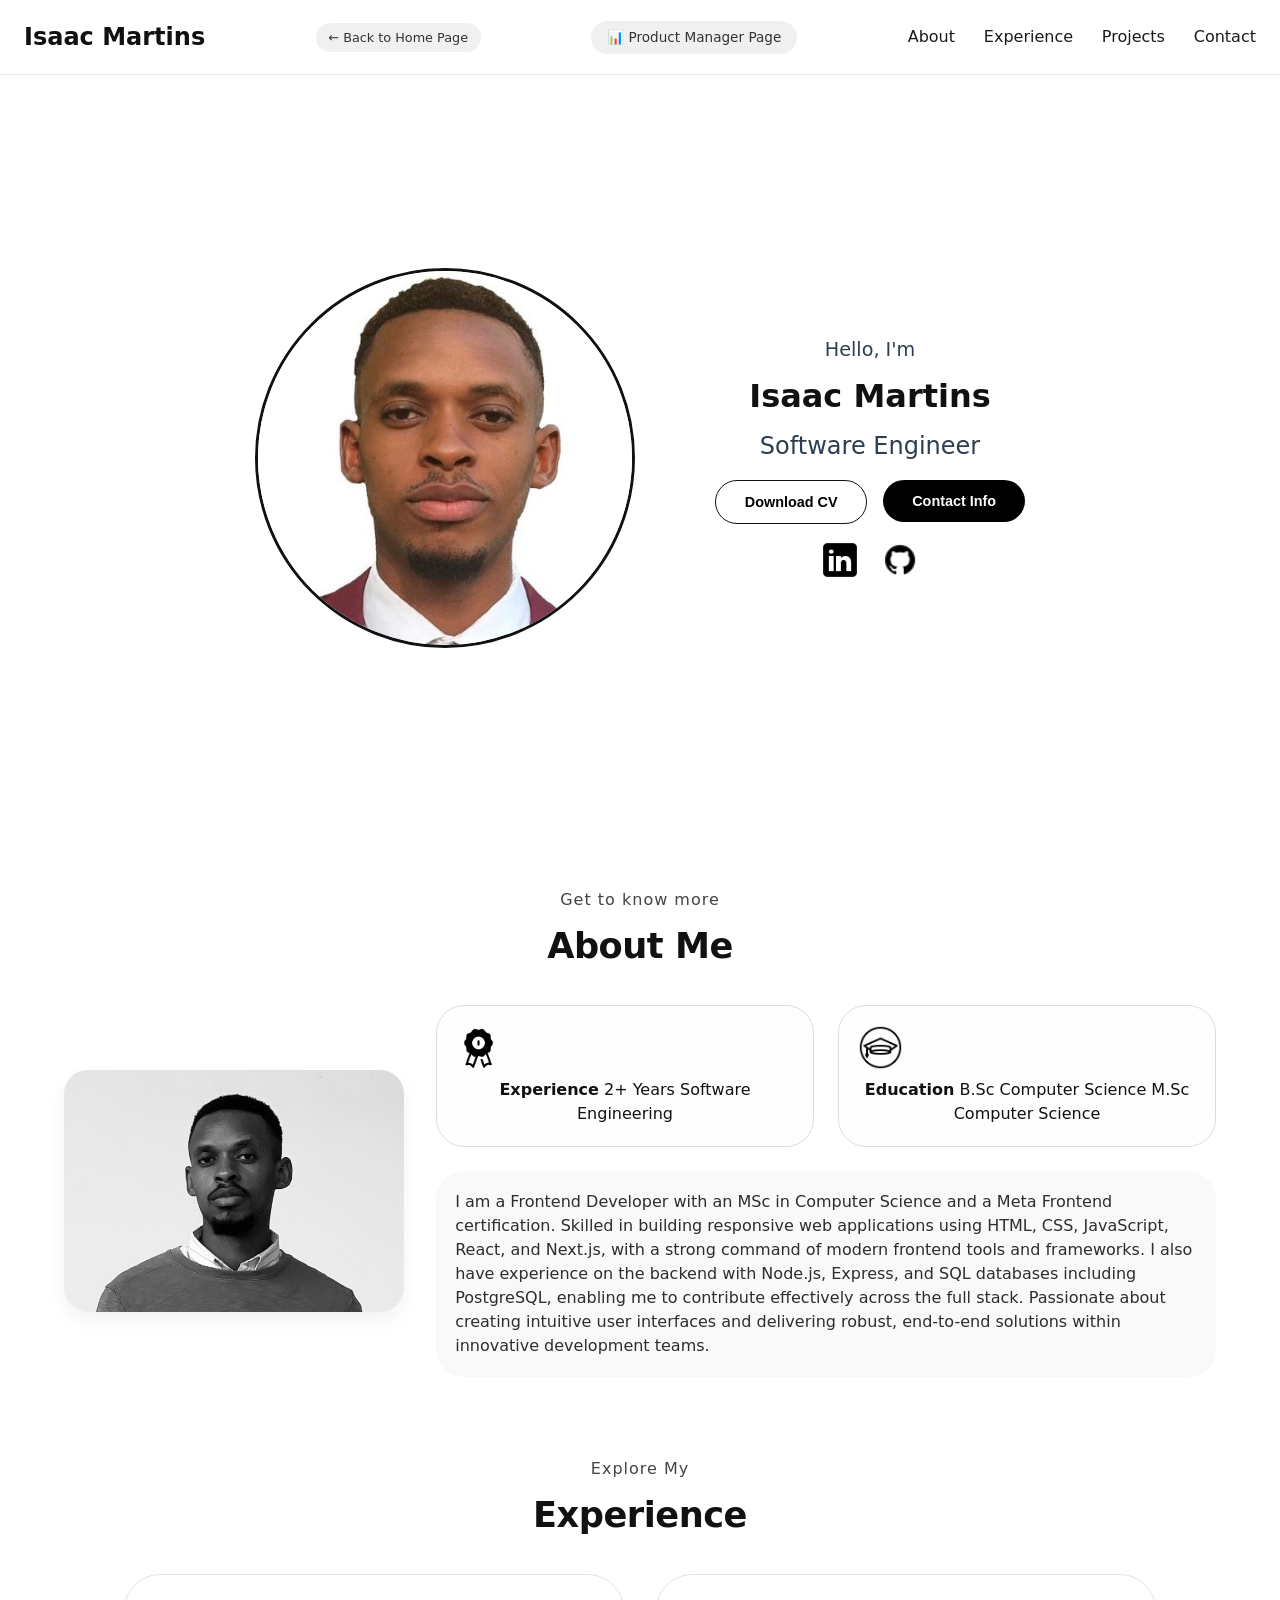
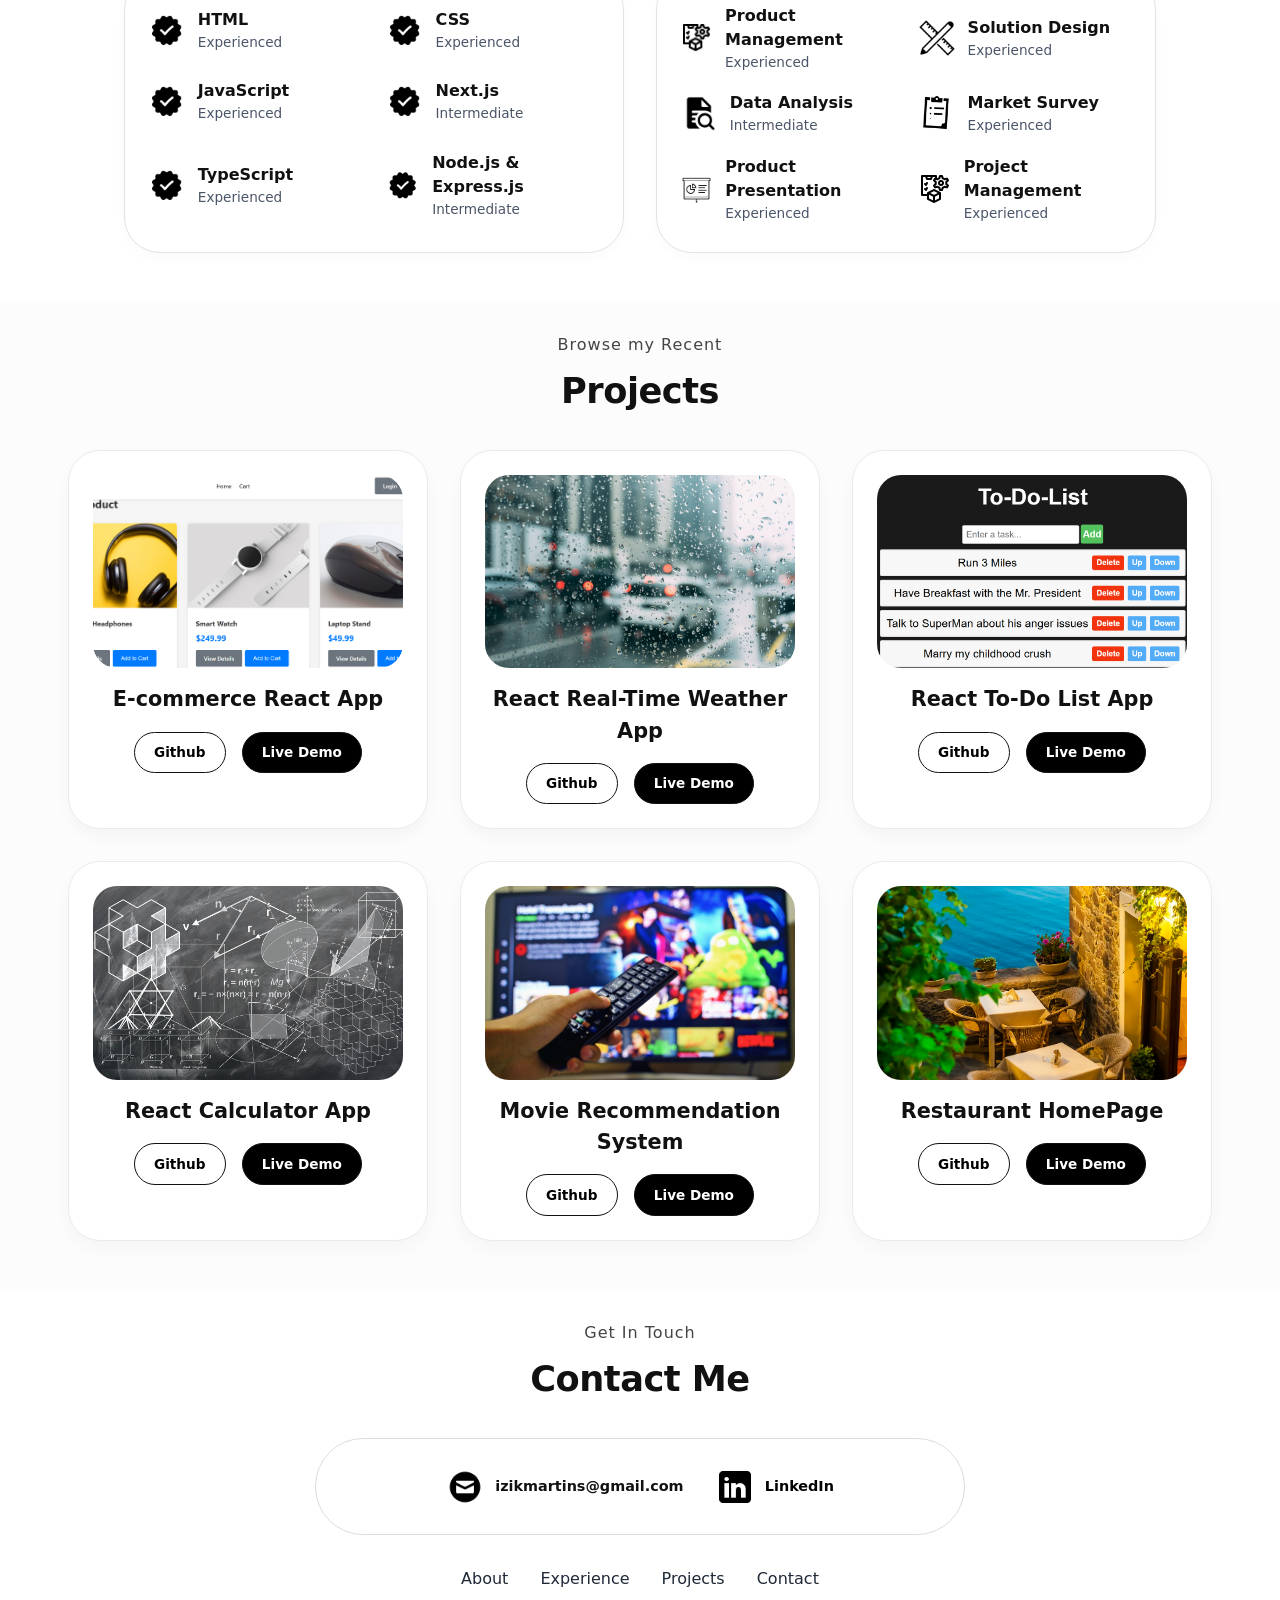
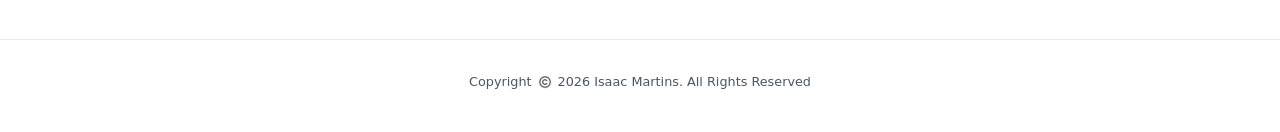
==== commit 629c8eb0: "Update dev-portfolio.html" ====
--- a/dev-portfolio.html
+++ b/dev-portfolio.html
@@ -40,7 +40,7 @@
           <p class="intro-p3">Software Engineer</p>
         </div>
         <div class="doc">
-          <a href="assets/Martins Isaac (Dev) - CV.pdf" download >
+          <a href="assets/Isaac_Martins_Dev_CV.pdf" download >
             <button class="download-btn">Download CV</button>
           </a>
           <a href="#contact" >
@@ -208,4 +208,4 @@
     <p>Copyright <img src="assets/copyright.png" alt="copyright"> 2026 Isaac Martins. All Rights Reserved</p>
   </footer>
 </body>
-</html>+</html>
